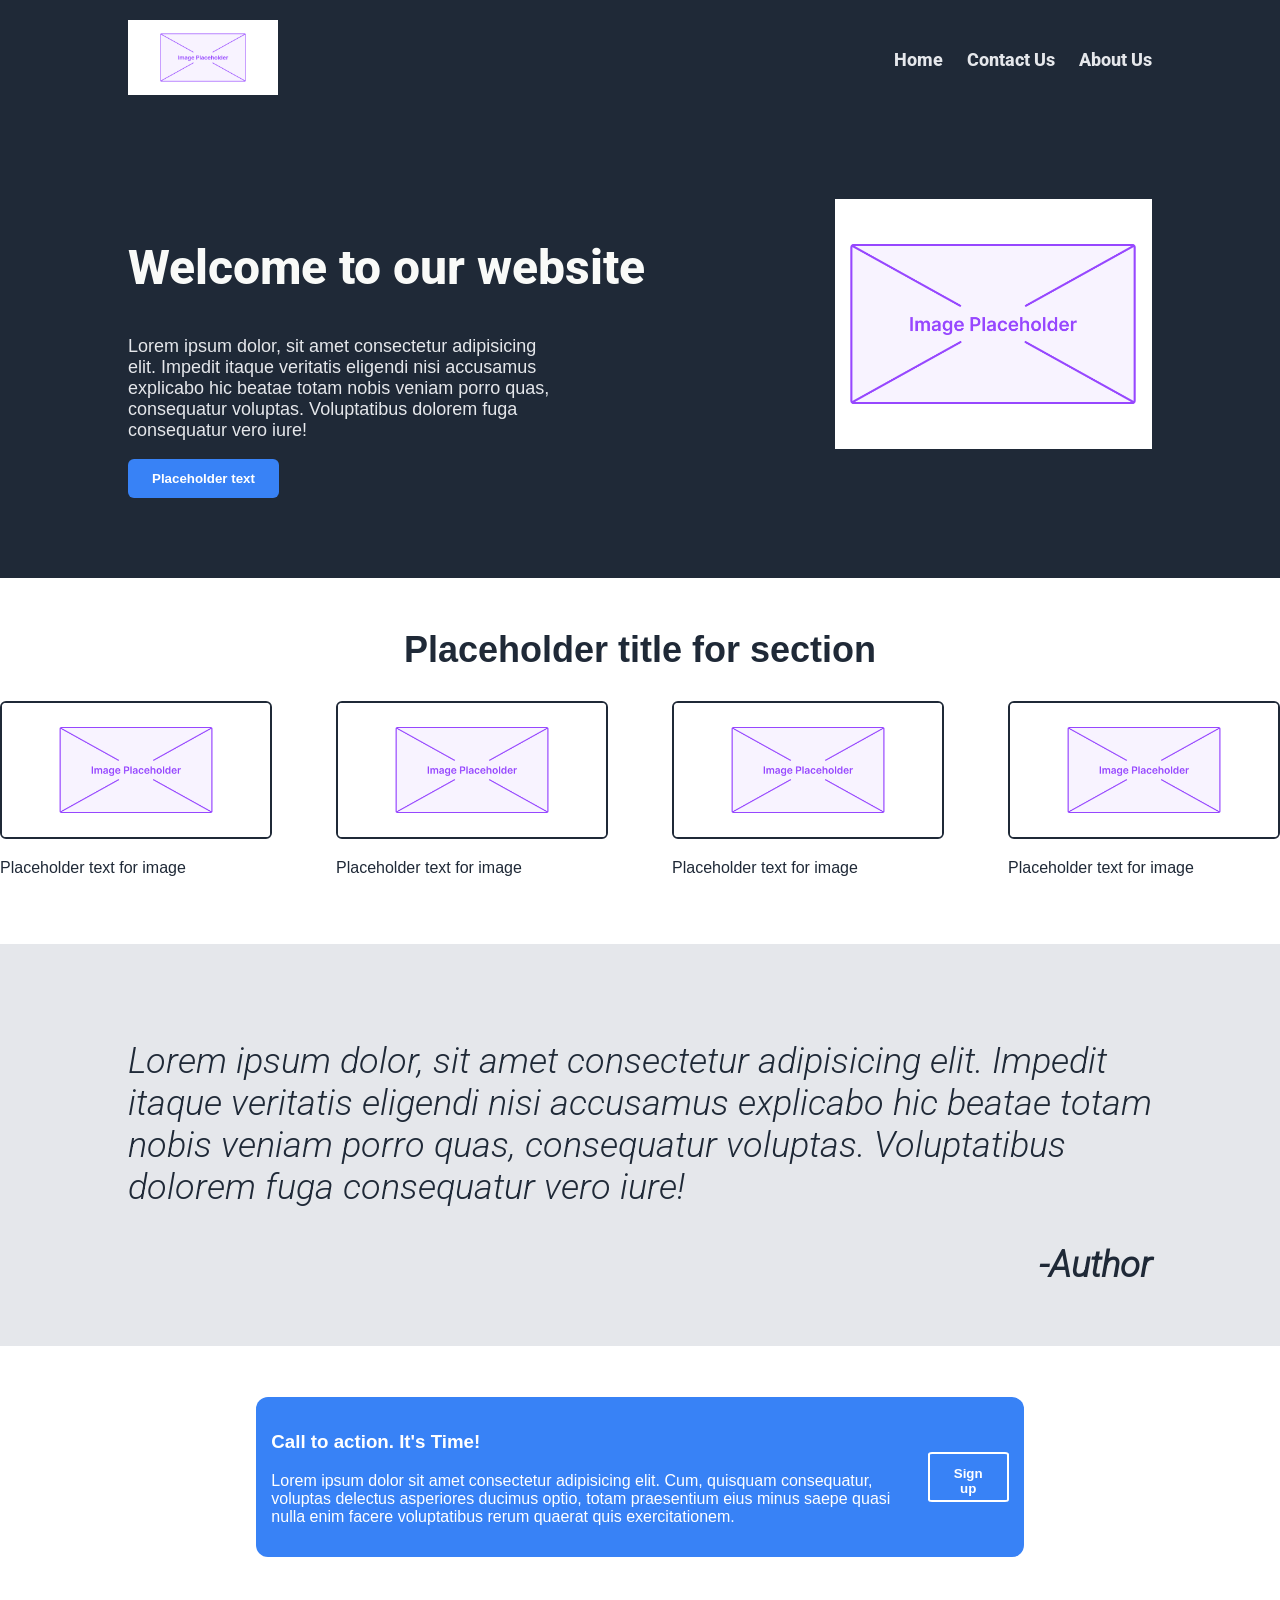
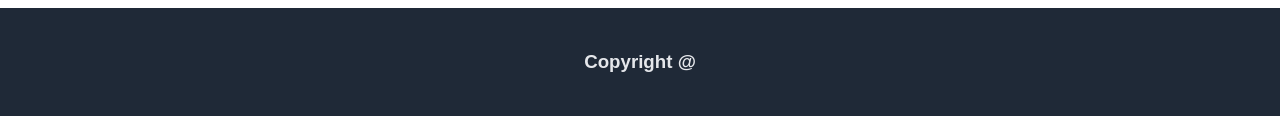
==== index.html @ 0fbf3f68 "font added & font new structure for style.css" ====
<!DOCTYPE html>
<html lang="en">

<head>
    <meta charset="UTF-8">
    <meta name="viewport" content="width=device-width, initial-scale=1.0">
    <link rel="stylesheet" href="Css/style.css">
    <title>Home</title>
</head>

<body>
    <header>
        <a href="index.html">
            <img src="/Images/Landing-Page/placeholder-img.png" alt="company logo">
        </a>
        <nav class="nav-links">
            <a href="index.html">Home</a>
            <a href="contact.html">Contact Us</a>
            <a href="about.html">About Us</a>
        </nav>
    </header>
    <main>
        <section class="hero">
            <div>
                <h1>Welcome to our website</h1>
                <p>Lorem ipsum dolor, sit amet consectetur adipisicing elit.
                    Impedit itaque veritatis eligendi nisi accusamus explicabo hic beatae totam nobis veniam porro quas,
                    consequatur voluptas.
                    Voluptatibus dolorem fuga consequatur vero iure!
                </p>
                <button>Placeholder text</button>
            </div>
            <div class="hero-img">
                <img src="/Images/Landing-Page/placeholder-img.png" alt="This is a placeholder for the image">
            </div>
        </section>
        <section class="information">
            <h2>Placeholder title for section</h2>
            <div class="landing-info">
                <article>
                    <img src="/Images/Landing-Page/placeholder-img.png" alt="company image 1">
                    <p>Placeholder text for image</p>
                </article>
                <article>
                    <img src="/Images/Landing-Page/placeholder-img.png" alt="company image 2">
                    <p>Placeholder text for image</p>
                </article>
                <article>
                    <img src="/Images/Landing-Page/placeholder-img.png" alt="company image 3">
                    <p>Placeholder text for image</p>
                </article>
                <article>
                    <img src="/Images/Landing-Page/placeholder-img.png" alt="company image 4">
                    <p>Placeholder text for image</p>
                </article>
            </div>
        </section>
        <section class="landing-quote">
            <p>
                Lorem ipsum dolor, sit amet consectetur adipisicing elit.
                Impedit itaque veritatis eligendi nisi accusamus explicabo hic beatae totam nobis veniam porro quas,
                consequatur voluptas.
                Voluptatibus dolorem fuga consequatur vero iure!
            </p>
            <h4>-Author</h4>
        </section>
        <section class="landing-action">
            <div>
                <h3>Call to action. It's Time!</h3>
                <p>
                    Lorem ipsum dolor sit amet consectetur adipisicing elit.
                    Cum, quisquam consequatur, voluptas delectus
                    asperiores ducimus optio, totam praesentium eius minus saepe quasi nulla enim facere voluptatibus
                    rerum quaerat quis exercitationem.
                </p>
            </div>
            <button>Sign up</button>
        </section>
    </main>
    <footer>
        <h3>Copyright @</h3>
    </footer>
</body>

</html>
---- Css/style.css ----
/* ========================================
   1. GENERAL
   ======================================== */

/* Fonts */
@font-face {
    font-family: 'Roboto-extrabold';
    src: url('../fonts/Roboto/Roboto-ExtraBold.ttf') format('truetype');
}

@font-face {
    font-family: 'Roboto-lightItalic';
    src: url('../fonts/Roboto/Roboto-LightItalic.ttf') format('truetype');
}

/* Landing page styles */
* {
    box-sizing: border-box;
}

body {
    margin: 0;
    font-family: Arial, sans-serif;
    color: #1F2937;
}

section {
    margin-bottom: 4%;
}


/* ========================================
   2. HEADER
   ======================================== */

header {
    background-color: #1F2937;
    display: flex;
    align-items: center;
    justify-content: space-between;
    padding: 20px 10%;
}

header img {
    width: 150px;
    height: 75px;
}

.logo {
    color: #F9FAF8;
    font-size: 24px;
    font-weight: 700;
}


.nav-links a {
    font-family: 'Roboto-extrabold', Arial, sans-serif;
    font-size: 18px;
}

nav {
    display: flex;
    align-items: center;
    justify-content: flex-end;
}

nav a {
    color: #E5E7EB;
    font-size: 18px;
    max-width: 60%;
    margin-left: 24px;
    text-decoration: none;
}


/* ========================================
   3. MAIN
   ======================================== */

main {
    
}


/* ========================================
   4. HERO
   ======================================== */

.hero {
    background-color: #1F2937;
    display: flex;
    padding: 80px 10%;
}

.hero > div {
    
}

.hero h1 {
    font-family: 'Roboto-extrabold', Arial, sans-serif;
    color: #F9FAF8;
    font-size: 48px;
}

.hero p {
    color: #E5E7EB;
    font-size: 18px;
    max-width: 60%;
}

.hero button {
    
}

.hero-img {
    background-color: #263344;
    width: 80%;
    height: 250px;
    display: flex;
    align-items: center;
    justify-content: center;
    color: #E5E7EB;
}

.hero-img img {
    width: 100%;
    height: 100%;
    object-fit: cover;
}


/* ========================================
   5. INFORMATION
   ======================================== */

.information {
    
}

.information h2 {
    color: #1F2937;
    font-size: 36px;
    font-weight: 800;
    text-align: center;
}

.landing-info {
    display: flex;
    justify-content: center;
    gap: 5%;
}

.landing-info article {
    
}

.landing-info article img {
    width: 100%;
    height: auto;
    object-fit: cover;
    border: 2px solid #1F2937;
    border-radius: 6px;
}

.landing-info article p {
    
}


/* ========================================
   6. QUOTE
   ======================================== */

.landing-quote {
    font-family: 'Roboto-lightItalic', Arial, sans-serif;
    font-size: 36px;
    background-color: #E5E7EB;
    color: #1F2937;
    padding: 60px 10%;
}

.landing-quote p {
    font-size: 36px;
    font-style: italic;
    font-weight: 300;
}

.landing-quote h4 {
    text-align: right;
    margin: 0;
}


/* ========================================
   7. CALL TO ACTION
   ======================================== */

.landing-action {
    border: 0px solid;
    border-radius: 12px;
    background-color: #3882F6;
    display: flex;
    width: 60%;
    margin: 4% auto;
    align-items: center;
}

.landing-action > div {
    display: block;
    margin: 2%;
    color: #fff;
}

.landing-action h3 {
    
}

.landing-action p {
    
}

.landing-action button {
    border: 2px solid white;
    border-radius: 5%;
    max-height: 50px;
    margin: 2%;
}


/* ========================================
   8. BUTTONS
   ======================================== */

button,
.cta {
    background-color: #3882F6;
    color: #fff;
    border: 0;
    border-radius: 6px;
    padding: 12px 24px;
    font-weight: 700;
}


/* ========================================
   9. FOOTER
   ======================================== */

footer {
    background-color: #1F2937;
    display: flex;
    color: #E5E7EB;
    padding: 24px 10%;
    text-align: center;
    justify-content: center;
}

footer h3 {
    
}
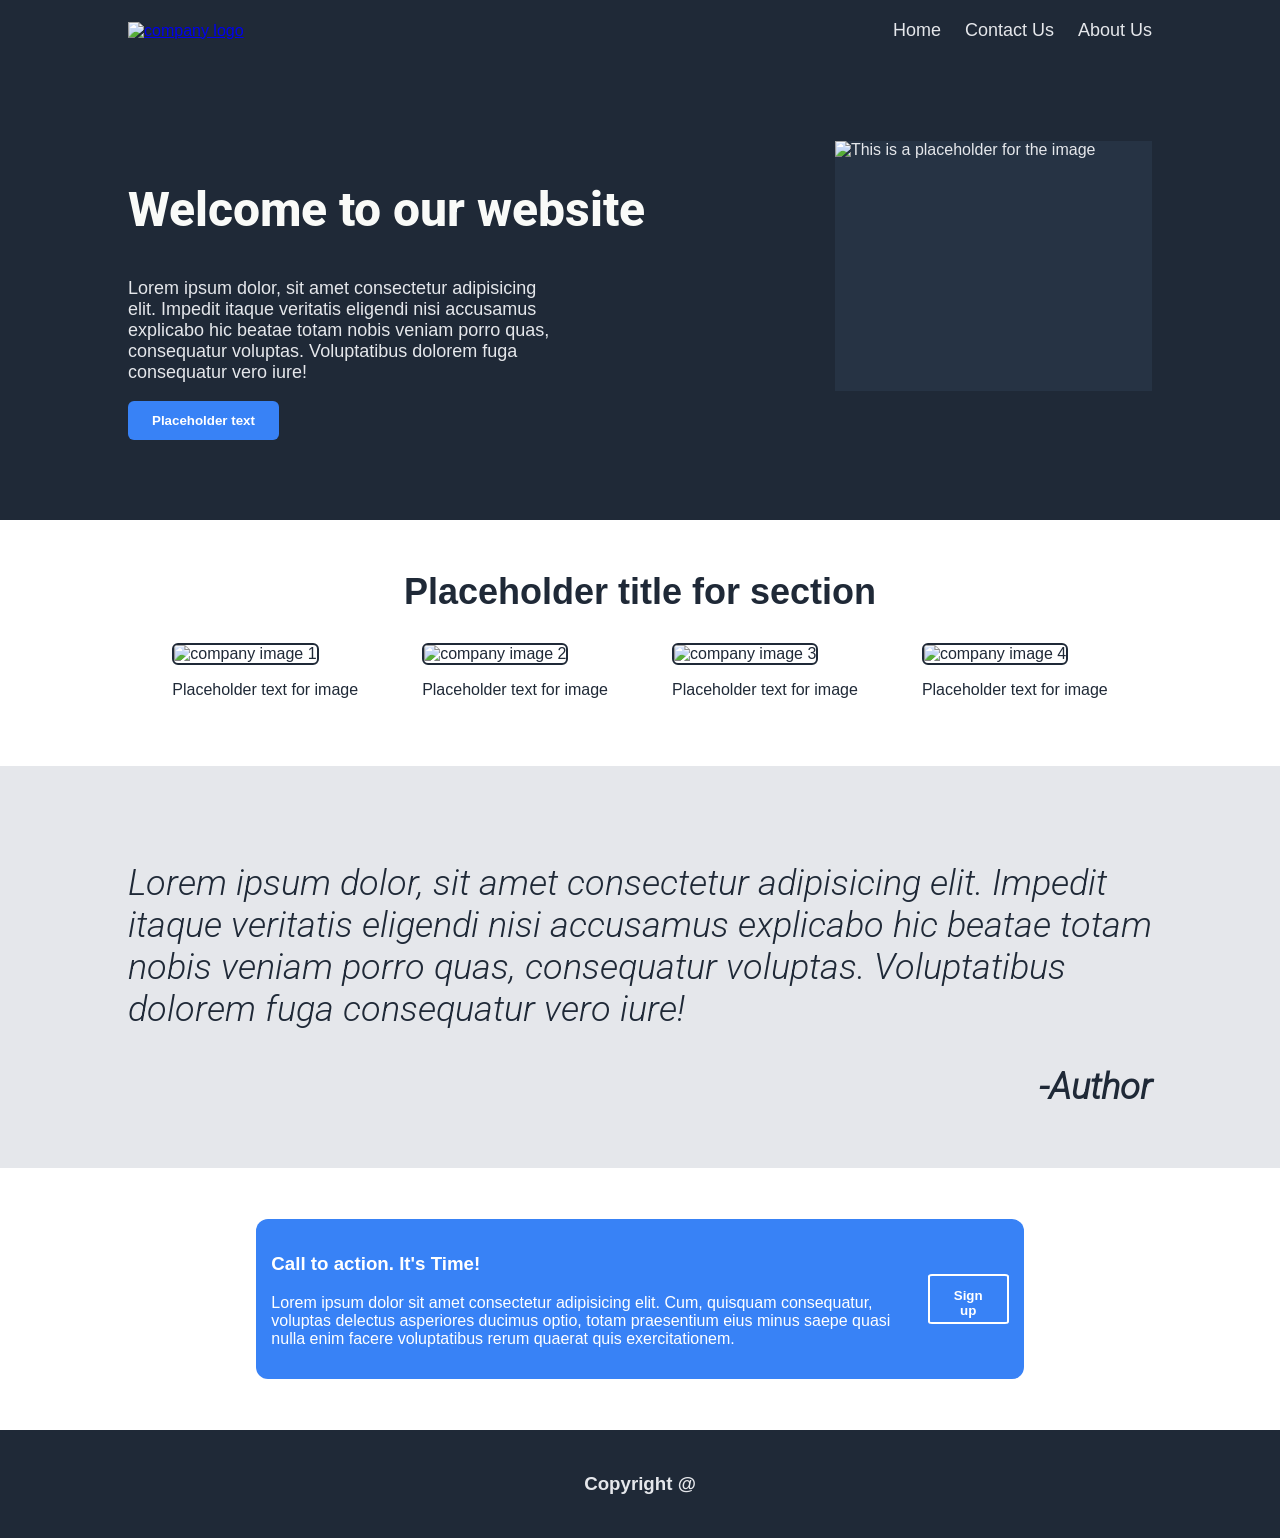
==== commit 3cf4223b: "Created burger menu for website" ====
--- a/index.html
+++ b/index.html
@@ -5,15 +5,22 @@
     <meta charset="UTF-8">
     <meta name="viewport" content="width=device-width, initial-scale=1.0">
     <link rel="stylesheet" href="Css/style.css">
+    <link rel="stylesheet" href="Css/responsive.css">
     <title>Home</title>
 </head>
 
 <body>
     <header>
         <a href="index.html">
-            <img src="/Images/Landing-Page/placeholder-img.png" alt="company logo">
+            <img src="" alt="company logo">
         </a>
-        <nav class="nav-links">
+        <input type="checkbox" id="menu-toggle" class="menu-toggle">
+        <label for="menu-toggle" class="menu-button" aria-label="Open navigation menu">
+            <span></span>
+            <span></span>
+            <span></span>
+        </label>
+        <nav>
             <a href="index.html">Home</a>
             <a href="contact.html">Contact Us</a>
             <a href="about.html">About Us</a>
@@ -31,26 +38,26 @@
                 <button>Placeholder text</button>
             </div>
             <div class="hero-img">
-                <img src="/Images/Landing-Page/placeholder-img.png" alt="This is a placeholder for the image">
+                <img src="" alt="This is a placeholder for the image">
             </div>
         </section>
         <section class="information">
             <h2>Placeholder title for section</h2>
             <div class="landing-info">
                 <article>
-                    <img src="/Images/Landing-Page/placeholder-img.png" alt="company image 1">
+                    <img src="" alt="company image 1">
                     <p>Placeholder text for image</p>
                 </article>
                 <article>
-                    <img src="/Images/Landing-Page/placeholder-img.png" alt="company image 2">
+                    <img src="" alt="company image 2">
                     <p>Placeholder text for image</p>
                 </article>
                 <article>
-                    <img src="/Images/Landing-Page/placeholder-img.png" alt="company image 3">
+                    <img src="" alt="company image 3">
                     <p>Placeholder text for image</p>
                 </article>
                 <article>
-                    <img src="/Images/Landing-Page/placeholder-img.png" alt="company image 4">
+                    <img src="" alt="company image 4">
                     <p>Placeholder text for image</p>
                 </article>
             </div>
--- a/Css/responsive.css
+++ b/Css/responsive.css
@@ -0,0 +1,199 @@
+* {
+    box-sizing: border-box;
+}
+
+.menu-toggle,
+.menu-button {
+    display: none;
+}
+
+@media (max-width: 1200px) {
+
+    header,
+    .hero,
+    footer {
+        padding-left: 6%;
+        padding-right: 6%;
+    }
+
+    .landing-action {
+        width: 80%;
+    }
+}
+
+@media (max-width: 768px) {
+    header {
+        align-items: center;
+        flex-direction: row;
+        flex-wrap: wrap;
+        gap: 16px;
+        padding-top: 16px;
+        padding-bottom: 16px;
+    }
+
+    .menu-button {
+        cursor: pointer;
+        display: flex;
+        flex-direction: column;
+        gap: 5px;
+        margin-left: auto;
+        padding: 6px;
+    }
+
+    .menu-button span {
+        background-color: #E5E7EB;
+        display: block;
+        height: 3px;
+        width: 26px;
+    }
+
+    nav {
+        align-items: flex-start;
+        background-color: #1F2937;
+        display: none;
+        flex-basis: 100%;
+        flex-direction: column;
+        gap: 12px;
+        padding-top: 4px;
+        width: 100%;
+    }
+
+    .menu-toggle:checked~nav {
+        display: flex;
+    }
+
+    nav a {
+        margin-left: 0;
+        font-size: 16px;
+    }
+
+    .hero {
+        align-items: stretch;
+        flex-direction: column;
+        gap: 32px;
+        padding-top: 48px;
+        padding-bottom: 48px;
+    }
+
+    .hero h1 {
+        font-size: 38px;
+        margin-top: 0;
+    }
+
+    .hero p {
+        max-width: none;
+        font-size: 17px;
+    }
+
+    .hero-img {
+        width: 100%;
+        height: 220px;
+    }
+
+    .information h2 {
+        font-size: 30px;
+        padding: 0 6%;
+    }
+
+    .landing-info {
+        flex-wrap: wrap;
+        gap: 24px;
+        padding: 0 6%;
+    }
+
+    .landing-info article {
+        flex: 1 1 40%;
+        min-width: 140px;
+        text-align: center;
+    }
+
+    .landing-quote {
+        padding: 40px 6%;
+    }
+
+    .landing-quote p {
+        font-size: 26px;
+    }
+
+    .landing-action {
+        align-items: flex-start;
+        flex-direction: column;
+        width: auto;
+        margin: 8% 6%;
+        padding: 20px;
+    }
+
+    .landing-action div {
+        margin: 0;
+    }
+
+    .landing-action button {
+        margin: 20px 0 0;
+    }
+
+    main>section:not(.hero):not(.landing-quote):not(.landing-action) {
+        margin-left: 6%;
+        margin-right: 6%;
+    }
+
+    form input,
+    form textarea {
+        max-width: 100%;
+    }
+}
+
+@media (max-width: 420px) {
+
+    header,
+    .hero,
+    footer {
+        padding-left: 5%;
+        padding-right: 5%;
+    }
+
+    .logo {
+        font-size: 21px;
+    }
+
+    .hero {
+        gap: 24px;
+        padding-top: 32px;
+        padding-bottom: 32px;
+    }
+
+    .hero h1 {
+        font-size: 32px;
+    }
+
+    .hero-img {
+        height: 180px;
+    }
+
+    .landing-info {
+        padding: 0 5%;
+        display: flex;
+    }
+
+    .landing-info article {
+        flex-basis: 100%;
+        min-width: 0;
+    }
+
+    .landing-quote {
+        padding: 32px 5%;
+    }
+
+    .landing-quote p {
+        font-size: 22px;
+    }
+
+    .landing-action {
+        margin-left: 5%;
+        margin-right: 5%;
+    }
+
+    main>section:not(.hero):not(.landing-quote):not(.landing-action) {
+        margin-left: 5%;
+        margin-right: 5%;
+    }
+}
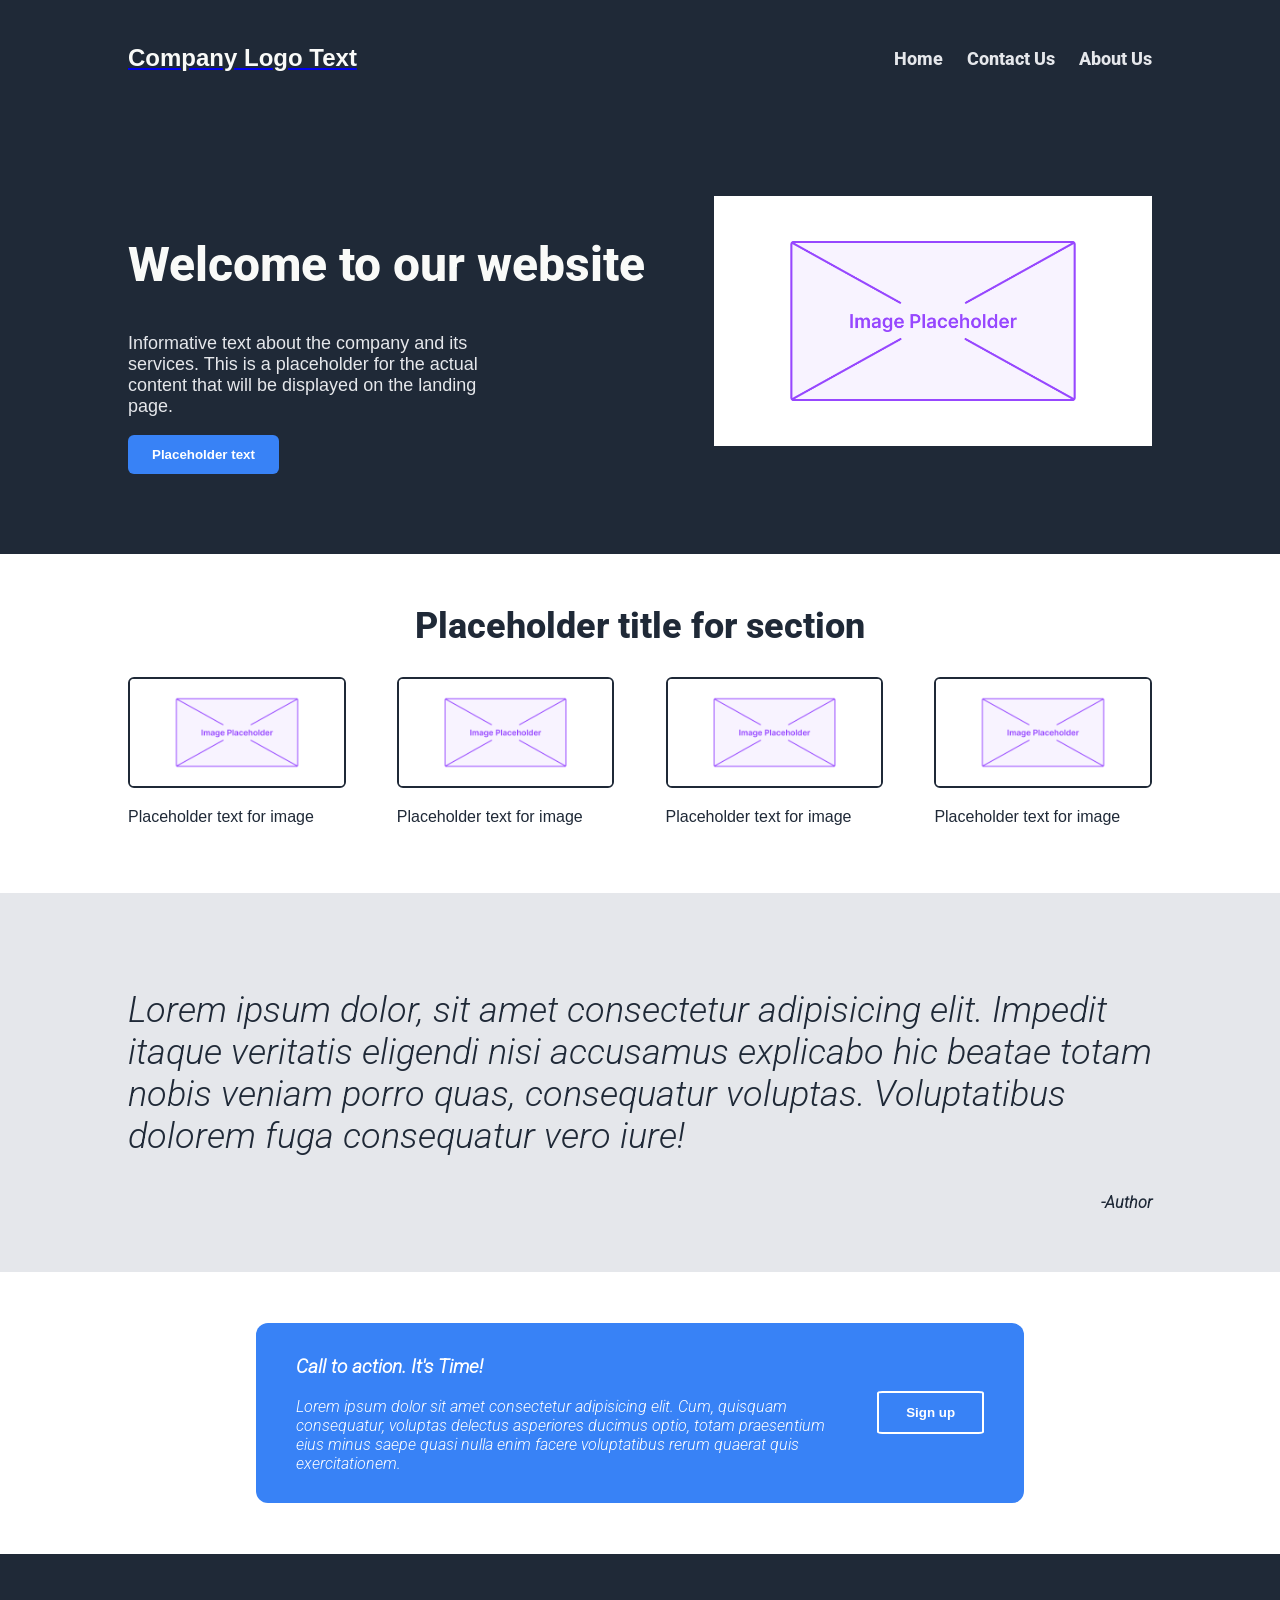
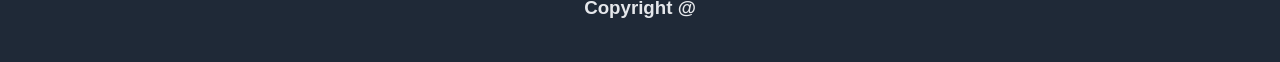
==== commit 91c11a58: "All fonts in index.html" ====
--- a/index.html
+++ b/index.html
@@ -12,7 +12,8 @@
 <body>
     <header>
         <a href="index.html">
-            <img src="" alt="company logo">
+            <!-- <img src="/Images/Landing-Page/placeholder-img.png" alt="company logo"> -->
+             <p>Company Logo Text</p>
         </a>
         <input type="checkbox" id="menu-toggle" class="menu-toggle">
         <label for="menu-toggle" class="menu-button" aria-label="Open navigation menu">
@@ -20,7 +21,7 @@
             <span></span>
             <span></span>
         </label>
-        <nav>
+        <nav class="nav-links">
             <a href="index.html">Home</a>
             <a href="contact.html">Contact Us</a>
             <a href="about.html">About Us</a>
@@ -30,34 +31,31 @@
         <section class="hero">
             <div>
                 <h1>Welcome to our website</h1>
-                <p>Lorem ipsum dolor, sit amet consectetur adipisicing elit.
-                    Impedit itaque veritatis eligendi nisi accusamus explicabo hic beatae totam nobis veniam porro quas,
-                    consequatur voluptas.
-                    Voluptatibus dolorem fuga consequatur vero iure!
+                <p>Informative text about the company and its services. This is a placeholder for the actual content that will be displayed on the landing page.
                 </p>
                 <button>Placeholder text</button>
             </div>
             <div class="hero-img">
-                <img src="" alt="This is a placeholder for the image">
+                <img src="/Images/Landing-Page/placeholder-img.png" alt="This is a placeholder for the image">
             </div>
         </section>
         <section class="information">
             <h2>Placeholder title for section</h2>
             <div class="landing-info">
                 <article>
-                    <img src="" alt="company image 1">
+                    <img src="/Images/Landing-Page/placeholder-img.png" alt="company image 1">
                     <p>Placeholder text for image</p>
                 </article>
                 <article>
-                    <img src="" alt="company image 2">
+                    <img src="/Images/Landing-Page/placeholder-img.png" alt="company image 2">
                     <p>Placeholder text for image</p>
                 </article>
                 <article>
-                    <img src="" alt="company image 3">
+                    <img src="/Images/Landing-Page/placeholder-img.png" alt="company image 3">
                     <p>Placeholder text for image</p>
                 </article>
                 <article>
-                    <img src="" alt="company image 4">
+                    <img src="/Images/Landing-Page/placeholder-img.png" alt="company image 4">
                     <p>Placeholder text for image</p>
                 </article>
             </div>
--- a/Css/style.css
+++ b/Css/style.css
@@ -32,6 +32,12 @@
 /* ========================================
    2. HEADER
    ======================================== */
+header > a > p  {
+    color: #F9FAF8;
+    font-size: 24px;
+    font-weight: 700;
+    text-decoration: none;
+}
 
 header {
     background-color: #1F2937;
@@ -77,9 +83,9 @@
    3. MAIN
    ======================================== */
 
-main {
-    
-}
+/* main {
+    
+} */
 
 
 /* ========================================
@@ -92,9 +98,9 @@
     padding: 80px 10%;
 }
 
-.hero > div {
-    
-}
+/* .hero > div {
+    
+} */
 
 .hero h1 {
     font-family: 'Roboto-extrabold', Arial, sans-serif;
@@ -108,9 +114,10 @@
     max-width: 60%;
 }
 
-.hero button {
-    
-}
+
+/* .hero button {
+    
+} */
 
 .hero-img {
     background-color: #263344;
@@ -133,26 +140,28 @@
    5. INFORMATION
    ======================================== */
 
-.information {
-    
-}
+/* .information {
+    
+} */
 
 .information h2 {
     color: #1F2937;
     font-size: 36px;
     font-weight: 800;
     text-align: center;
+    font-family: 'Roboto-extrabold', Arial, sans-serif;
 }
 
 .landing-info {
     display: flex;
     justify-content: center;
     gap: 5%;
-}
-
-.landing-info article {
-    
-}
+    padding: 0 10%;
+}
+
+/* .landing-info article {
+    
+} */
 
 .landing-info article img {
     width: 100%;
@@ -162,9 +171,9 @@
     border-radius: 6px;
 }
 
-.landing-info article p {
-    
-}
+/* .landing-info article p {
+    
+} */
 
 
 /* ========================================
@@ -173,7 +182,7 @@
 
 .landing-quote {
     font-family: 'Roboto-lightItalic', Arial, sans-serif;
-    font-size: 36px;
+    /* font-size: 36px; */
     background-color: #E5E7EB;
     color: #1F2937;
     padding: 60px 10%;
@@ -205,18 +214,17 @@
     align-items: center;
 }
 
-.landing-action > div {
+.landing-action>div {
     display: block;
     margin: 2%;
     color: #fff;
-}
-
-.landing-action h3 {
-    
-}
-
-.landing-action p {
-    
+    font-family: 'Roboto-lightItalic', Arial, sans-serif;
+}
+
+
+.landing-action {
+    padding: 2%;
+    height: 20dvh;
 }
 
 .landing-action button {
@@ -224,6 +232,7 @@
     border-radius: 5%;
     max-height: 50px;
     margin: 2%;
+    width: 30%;
 }
 
 
@@ -255,6 +264,6 @@
     justify-content: center;
 }
 
-footer h3 {
-    
-}+/* footer h3 {
+    
+} */
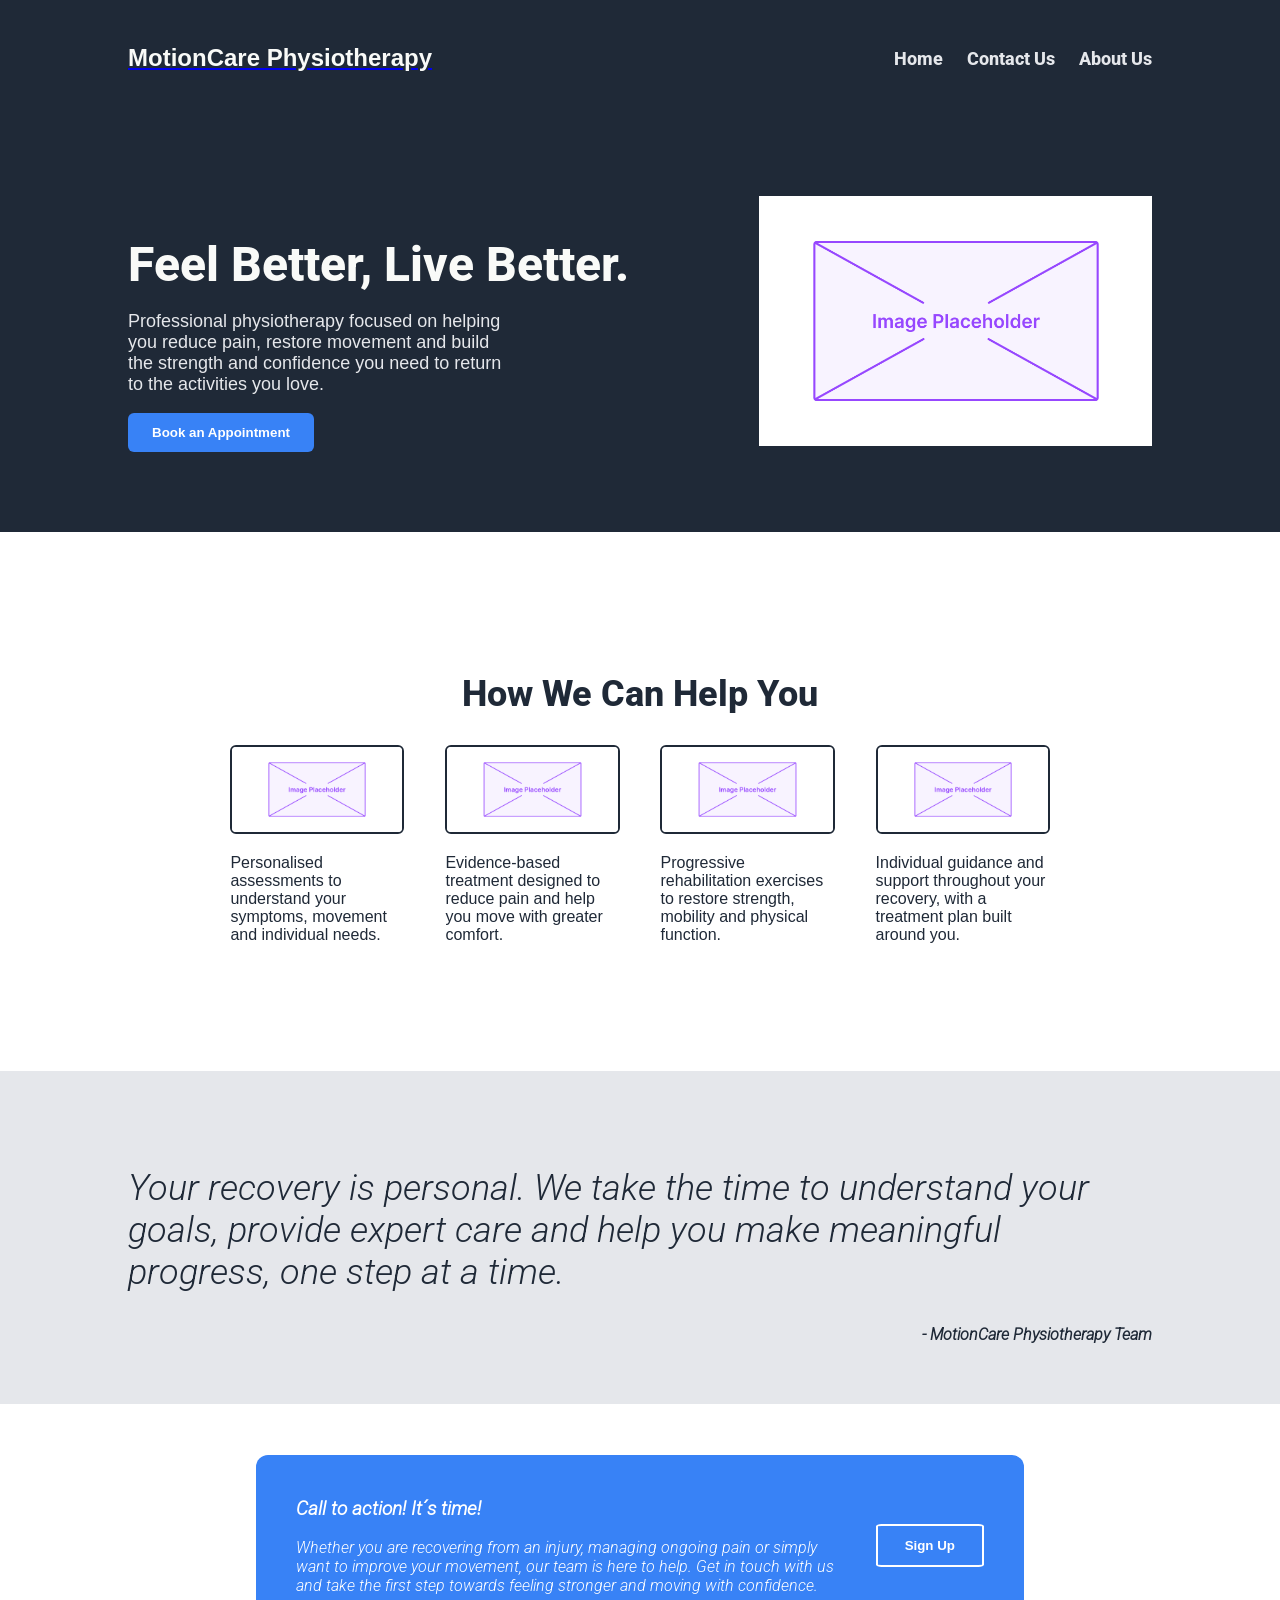
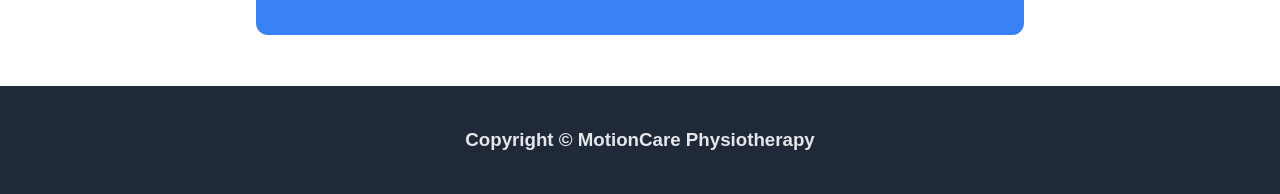
==== commit 280cfef2: "Add content to web" ====
--- a/index.html
+++ b/index.html
@@ -13,7 +13,7 @@
     <header>
         <a href="index.html">
             <!-- <img src="/Images/Landing-Page/placeholder-img.png" alt="company logo"> -->
-             <p>Company Logo Text</p>
+            <p>MotionCare Physiotherapy</p>
         </a>
         <input type="checkbox" id="menu-toggle" class="menu-toggle">
         <label for="menu-toggle" class="menu-button" aria-label="Open navigation menu">
@@ -30,60 +30,53 @@
     <main>
         <section class="hero">
             <div>
-                <h1>Welcome to our website</h1>
-                <p>Informative text about the company and its services. This is a placeholder for the actual content that will be displayed on the landing page.
-                </p>
-                <button>Placeholder text</button>
+                <h1>Feel Better, Live Better.</h1>
+                <p>Professional physiotherapy focused on helping you reduce pain, restore movement and build the strength and confidence you need to return to the activities you love.</p>
+                <button>Book an Appointment</button>
             </div>
             <div class="hero-img">
-                <img src="/Images/Landing-Page/placeholder-img.png" alt="This is a placeholder for the image">
+                <img src="/Images/Landing-Page/placeholder-img.png" alt="Physiotherapist helping a patient with rehabilitation">
             </div>
         </section>
         <section class="information">
-            <h2>Placeholder title for section</h2>
+            <h2>How We Can Help You</h2>
             <div class="landing-info">
                 <article>
-                    <img src="/Images/Landing-Page/placeholder-img.png" alt="company image 1">
-                    <p>Placeholder text for image</p>
+                    <img src="/Images/Landing-Page/placeholder-img.png" alt="Physiotherapy assessment">
+                    <p>Personalised assessments to understand your symptoms, movement and individual needs.</p>
                 </article>
                 <article>
-                    <img src="/Images/Landing-Page/placeholder-img.png" alt="company image 2">
-                    <p>Placeholder text for image</p>
+                    <img src="/Images/Landing-Page/placeholder-img.png" alt="Pain management treatment">
+                    <p>Evidence-based treatment designed to reduce pain and help you move with greater comfort.</p>
                 </article>
                 <article>
-                    <img src="/Images/Landing-Page/placeholder-img.png" alt="company image 3">
-                    <p>Placeholder text for image</p>
+                    <img src="/Images/Landing-Page/placeholder-img.png" alt="Physical rehabilitation exercise">
+                    <p>Progressive rehabilitation exercises to restore strength, mobility and physical function.</p>
                 </article>
                 <article>
-                    <img src="/Images/Landing-Page/placeholder-img.png" alt="company image 4">
-                    <p>Placeholder text for image</p>
+                    <img src="/Images/Landing-Page/placeholder-img.png" alt="Personalised physiotherapy care">
+                    <p>Individual guidance and support throughout your recovery, with a treatment plan built around you.</p>
                 </article>
             </div>
         </section>
         <section class="landing-quote">
             <p>
-                Lorem ipsum dolor, sit amet consectetur adipisicing elit.
-                Impedit itaque veritatis eligendi nisi accusamus explicabo hic beatae totam nobis veniam porro quas,
-                consequatur voluptas.
-                Voluptatibus dolorem fuga consequatur vero iure!
+                Your recovery is personal. We take the time to understand your goals, provide expert care and help you make meaningful progress, one step at a time.
             </p>
-            <h4>-Author</h4>
+            <h4>- MotionCare Physiotherapy Team</h4>
         </section>
         <section class="landing-action">
             <div>
-                <h3>Call to action. It's Time!</h3>
+                <h3>Call to action! It´s time!</h3>
                 <p>
-                    Lorem ipsum dolor sit amet consectetur adipisicing elit.
-                    Cum, quisquam consequatur, voluptas delectus
-                    asperiores ducimus optio, totam praesentium eius minus saepe quasi nulla enim facere voluptatibus
-                    rerum quaerat quis exercitationem.
+                    Whether you are recovering from an injury, managing ongoing pain or simply want to improve your movement, our team is here to help. Get in touch with us and take the first step towards feeling stronger and moving with confidence.
                 </p>
             </div>
-            <button>Sign up</button>
+            <button>Sign Up</button>
         </section>
     </main>
     <footer>
-        <h3>Copyright @</h3>
+        <h3>Copyright © MotionCare Physiotherapy</h3>
     </footer>
 </body>
 
--- a/Css/style.css
+++ b/Css/style.css
@@ -266,4 +266,70 @@
 
 /* footer h3 {
     
-} */+/* ========================================
+   10. CONTACT
+   ======================================== */
+
+main > section {
+    padding: 60px 10%;
+}
+
+main > section h1 {
+    color: #1F2937;
+    font-family: 'Roboto-extrabold', Arial, sans-serif;
+    font-size: 36px;
+    margin-bottom: 12px;
+}
+
+main > section > p {
+    color: #1F2937;
+    font-size: 18px;
+    margin-bottom: 32px;
+    font-family: 'Roboto-lightItalic', Arial, sans-serif;
+}
+
+form {
+    display: flex;
+    flex-direction: column;
+    gap: 24px;
+    max-width: 700px;
+}
+
+form > div {
+    display: flex;
+    flex-direction: column;
+    gap: 8px;
+}
+
+form label {
+    color: #1F2937;
+    font-family: 'Roboto-lightItalic', Arial, sans-serif;
+    font-size: 20px;
+}
+
+form input,
+form textarea {
+    width: 100%;
+    padding: 12px;
+    border: 2px solid #E5E7EB;
+    border-radius: 6px;
+    background-color: #F9FAF8;
+    color: #1F2937;
+    font-family: 'Roboto-lightItalic', Arial, sans-serif;
+    font-size: 16px;
+}
+
+form input:focus,
+form textarea:focus {
+    outline: none;
+    border-color: #3882F6;
+}
+
+form textarea {
+    resize: vertical;
+}
+
+form button {
+    align-self: flex-start;
+    cursor: pointer;
+}
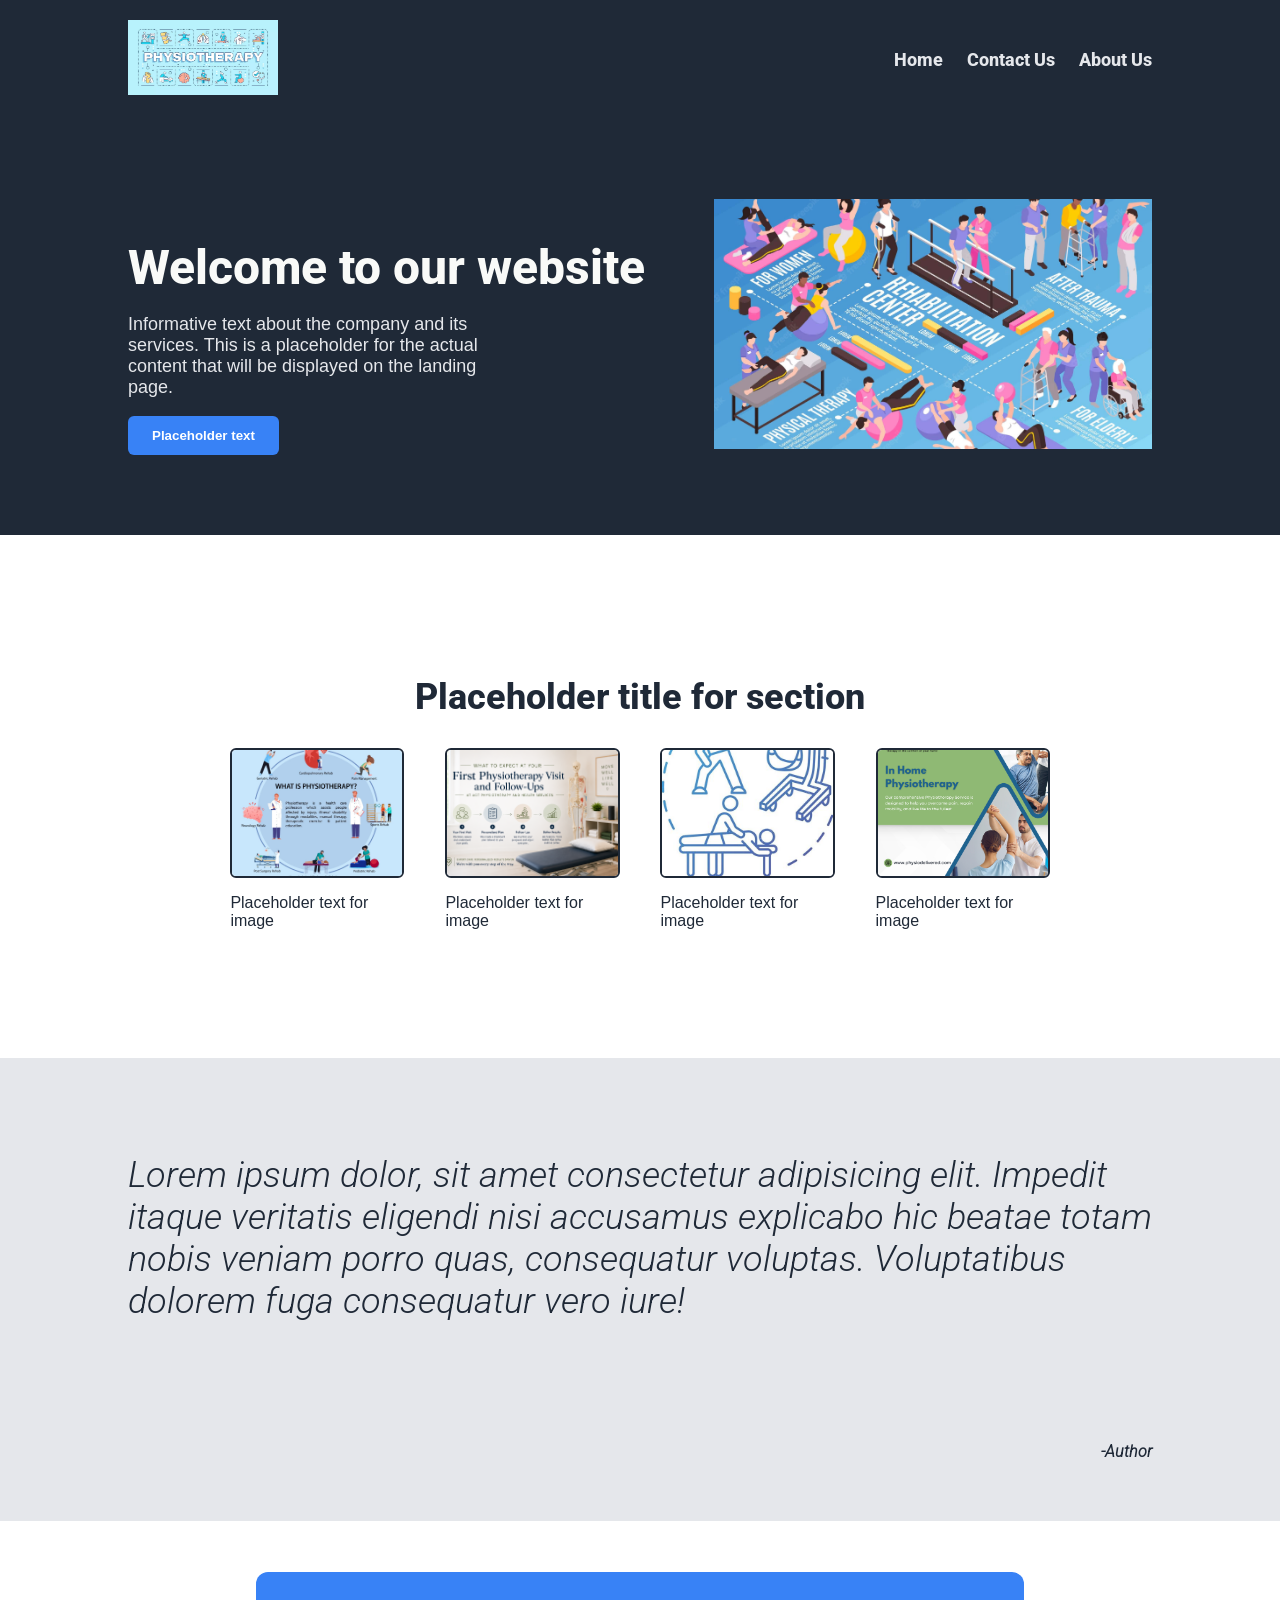
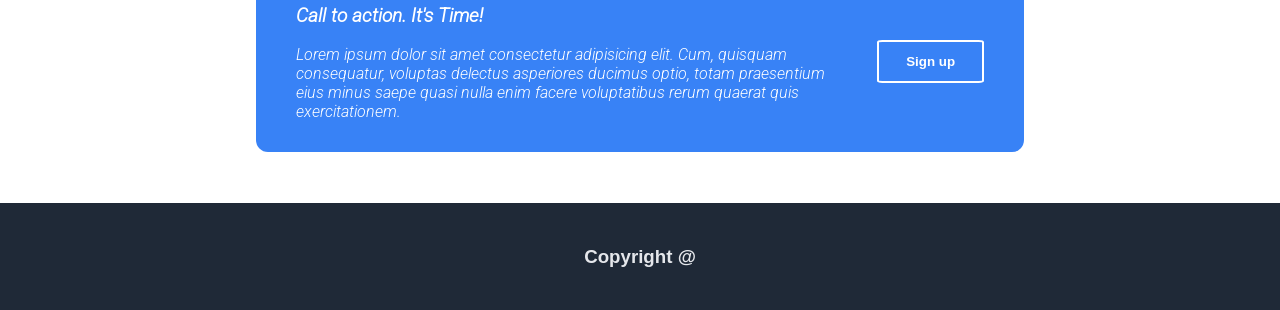
==== commit 0b05ef29: "added responsive image css classes" ====
--- a/index.html
+++ b/index.html
@@ -12,8 +12,7 @@
 <body>
     <header>
         <a href="index.html">
-            <!-- <img src="/Images/Landing-Page/placeholder-img.png" alt="company logo"> -->
-            <p>MotionCare Physiotherapy</p>
+            <img src="Images\Landing-Page\company-logo.webp" alt="company logo">
         </a>
         <input type="checkbox" id="menu-toggle" class="menu-toggle">
         <label for="menu-toggle" class="menu-button" aria-label="Open navigation menu">
@@ -30,53 +29,61 @@
     <main>
         <section class="hero">
             <div>
-                <h1>Feel Better, Live Better.</h1>
-                <p>Professional physiotherapy focused on helping you reduce pain, restore movement and build the strength and confidence you need to return to the activities you love.</p>
-                <button>Book an Appointment</button>
+                <h1>Welcome to our website</h1>
+                <p>Informative text about the company and its services. This is a placeholder for the actual content
+                    that will be displayed on the landing page.
+                </p>
+                <button>Placeholder text</button>
             </div>
             <div class="hero-img">
-                <img src="/Images/Landing-Page/placeholder-img.png" alt="Physiotherapist helping a patient with rehabilitation">
+                <img src="Images\Landing-Page\hero-img.jpg" alt="This is a placeholder for the image">
             </div>
         </section>
         <section class="information">
-            <h2>How We Can Help You</h2>
+            <h2>Placeholder title for section</h2>
             <div class="landing-info">
                 <article>
-                    <img src="/Images/Landing-Page/placeholder-img.png" alt="Physiotherapy assessment">
-                    <p>Personalised assessments to understand your symptoms, movement and individual needs.</p>
+                    <img src="Images\Landing-Page\what-is-physiotherapy.jpeg" alt="company image 1">
+                    <p>Placeholder text for image</p>
                 </article>
                 <article>
-                    <img src="/Images/Landing-Page/placeholder-img.png" alt="Pain management treatment">
-                    <p>Evidence-based treatment designed to reduce pain and help you move with greater comfort.</p>
+                    <img src="Images\Landing-Page\first-steps.png" alt="company image 2">
+                    <p>Placeholder text for image</p>
                 </article>
                 <article>
-                    <img src="/Images/Landing-Page/placeholder-img.png" alt="Physical rehabilitation exercise">
-                    <p>Progressive rehabilitation exercises to restore strength, mobility and physical function.</p>
+                    <img src="Images\Landing-Page\types-of-physiotherapy.jpg" alt="company image 3">
+                    <p>Placeholder text for image</p>
                 </article>
                 <article>
-                    <img src="/Images/Landing-Page/placeholder-img.png" alt="Personalised physiotherapy care">
-                    <p>Individual guidance and support throughout your recovery, with a treatment plan built around you.</p>
+                    <img src="Images\Landing-Page\in-home-physiotherapy.png" alt="company image 4">
+                    <p>Placeholder text for image</p>
                 </article>
             </div>
         </section>
         <section class="landing-quote">
             <p>
-                Your recovery is personal. We take the time to understand your goals, provide expert care and help you make meaningful progress, one step at a time.
+                Lorem ipsum dolor, sit amet consectetur adipisicing elit.
+                Impedit itaque veritatis eligendi nisi accusamus explicabo hic beatae totam nobis veniam porro quas,
+                consequatur voluptas.
+                Voluptatibus dolorem fuga consequatur vero iure!
             </p>
-            <h4>- MotionCare Physiotherapy Team</h4>
+            <h4>-Author</h4>
         </section>
         <section class="landing-action">
             <div>
-                <h3>Call to action! It´s time!</h3>
+                <h3>Call to action. It's Time!</h3>
                 <p>
-                    Whether you are recovering from an injury, managing ongoing pain or simply want to improve your movement, our team is here to help. Get in touch with us and take the first step towards feeling stronger and moving with confidence.
+                    Lorem ipsum dolor sit amet consectetur adipisicing elit.
+                    Cum, quisquam consequatur, voluptas delectus
+                    asperiores ducimus optio, totam praesentium eius minus saepe quasi nulla enim facere voluptatibus
+                    rerum quaerat quis exercitationem.
                 </p>
             </div>
-            <button>Sign Up</button>
+            <button>Sign up</button>
         </section>
     </main>
     <footer>
-        <h3>Copyright © MotionCare Physiotherapy</h3>
+        <h3>Copyright @</h3>
     </footer>
 </body>
 
--- a/Css/style.css
+++ b/Css/style.css
@@ -2,7 +2,6 @@
    1. GENERAL
    ======================================== */
 
-/* Fonts */
 @font-face {
     font-family: 'Roboto-extrabold';
     src: url('../fonts/Roboto/Roboto-ExtraBold.ttf') format('truetype');
@@ -28,11 +27,10 @@
     margin-bottom: 4%;
 }
 
-
 /* ========================================
    2. HEADER
    ======================================== */
-header > a > p  {
+header>a>p {
     color: #F9FAF8;
     font-size: 24px;
     font-weight: 700;
@@ -78,15 +76,9 @@
     text-decoration: none;
 }
 
-
 /* ========================================
    3. MAIN
    ======================================== */
-
-/* main {
-    
-} */
-
 
 /* ========================================
    4. HERO
@@ -97,10 +89,6 @@
     display: flex;
     padding: 80px 10%;
 }
-
-/* .hero > div {
-    
-} */
 
 .hero h1 {
     font-family: 'Roboto-extrabold', Arial, sans-serif;
@@ -114,11 +102,6 @@
     max-width: 60%;
 }
 
-
-/* .hero button {
-    
-} */
-
 .hero-img {
     background-color: #263344;
     width: 80%;
@@ -135,14 +118,9 @@
     object-fit: cover;
 }
 
-
 /* ========================================
    5. INFORMATION
    ======================================== */
-
-/* .information {
-    
-} */
 
 .information h2 {
     color: #1F2937;
@@ -159,23 +137,15 @@
     padding: 0 10%;
 }
 
-/* .landing-info article {
-    
-} */
-
 .landing-info article img {
+    display: block;
     width: 100%;
-    height: auto;
+    aspect-ratio: 4 / 3;
     object-fit: cover;
     border: 2px solid #1F2937;
     border-radius: 6px;
 }
 
-/* .landing-info article p {
-    
-} */
-
-
 /* ========================================
    6. QUOTE
    ======================================== */
@@ -188,17 +158,21 @@
     padding: 60px 10%;
 }
 
+.landing-info article {
+    flex: 2 2 0;
+    min-width: 0;
+}
+
 .landing-quote p {
     font-size: 36px;
-    font-style: italic;
-    font-weight: 300;
+    height: clamp(180px, 20vw, 260px);
+    display: block;
 }
 
 .landing-quote h4 {
     text-align: right;
     margin: 0;
 }
-
 
 /* ========================================
    7. CALL TO ACTION
@@ -234,7 +208,6 @@
     margin: 2%;
     width: 30%;
 }
-
 
 /* ========================================
    8. BUTTONS
@@ -250,7 +223,6 @@
     font-weight: 700;
 }
 
-
 /* ========================================
    9. FOOTER
    ======================================== */
@@ -263,25 +235,23 @@
     text-align: center;
     justify-content: center;
 }
-
-/* footer h3 {
-    
+  
 /* ========================================
    10. CONTACT
    ======================================== */
 
-main > section {
+main>section {
     padding: 60px 10%;
 }
 
-main > section h1 {
+main>section h1 {
     color: #1F2937;
     font-family: 'Roboto-extrabold', Arial, sans-serif;
     font-size: 36px;
     margin-bottom: 12px;
 }
 
-main > section > p {
+main>section>p {
     color: #1F2937;
     font-size: 18px;
     margin-bottom: 32px;
@@ -295,7 +265,7 @@
     max-width: 700px;
 }
 
-form > div {
+form>div {
     display: flex;
     flex-direction: column;
     gap: 8px;
@@ -332,4 +302,4 @@
 form button {
     align-self: flex-start;
     cursor: pointer;
-}
+}
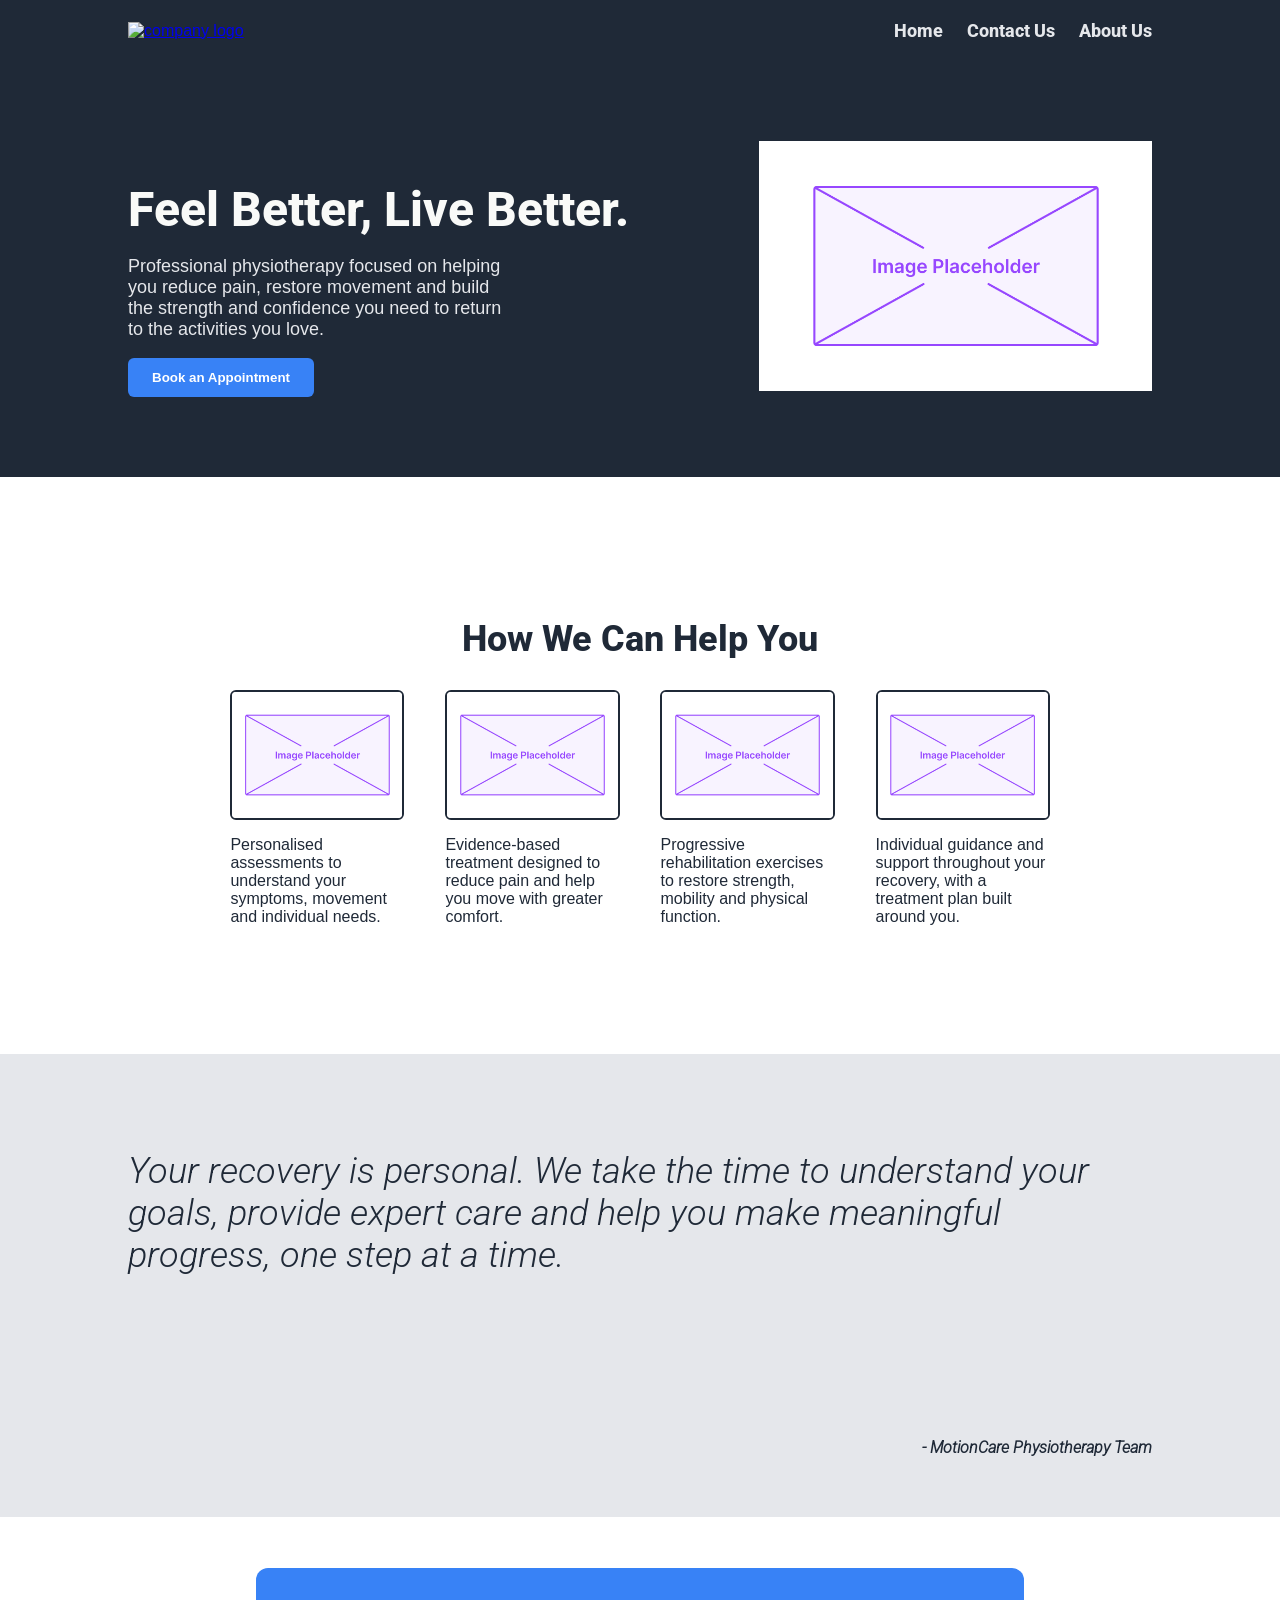
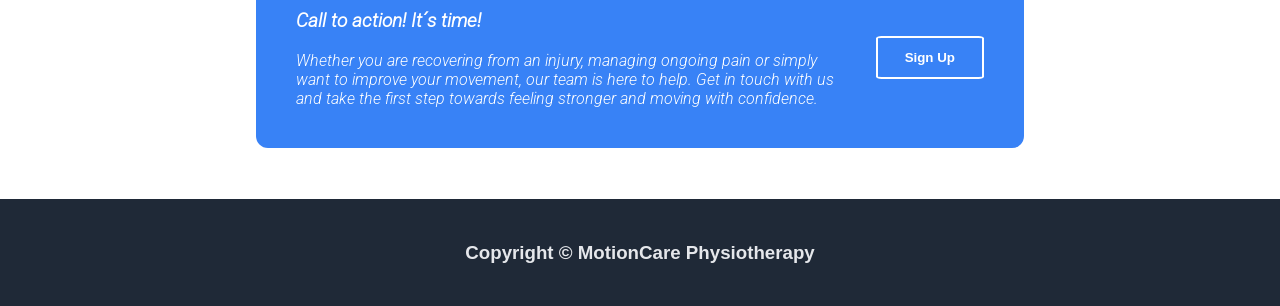
==== commit 4a80e20c: "Merge branch 'PS-web-content'" ====
--- a/index.html
+++ b/index.html
@@ -29,61 +29,53 @@
     <main>
         <section class="hero">
             <div>
-                <h1>Welcome to our website</h1>
-                <p>Informative text about the company and its services. This is a placeholder for the actual content
-                    that will be displayed on the landing page.
-                </p>
-                <button>Placeholder text</button>
+                <h1>Feel Better, Live Better.</h1>
+                <p>Professional physiotherapy focused on helping you reduce pain, restore movement and build the strength and confidence you need to return to the activities you love.</p>
+                <button>Book an Appointment</button>
             </div>
             <div class="hero-img">
-                <img src="Images\Landing-Page\hero-img.jpg" alt="This is a placeholder for the image">
+                <img src="/Images/Landing-Page/placeholder-img.png" alt="Physiotherapist helping a patient with rehabilitation">
             </div>
         </section>
         <section class="information">
-            <h2>Placeholder title for section</h2>
+            <h2>How We Can Help You</h2>
             <div class="landing-info">
                 <article>
-                    <img src="Images\Landing-Page\what-is-physiotherapy.jpeg" alt="company image 1">
-                    <p>Placeholder text for image</p>
+                    <img src="/Images/Landing-Page/placeholder-img.png" alt="Physiotherapy assessment">
+                    <p>Personalised assessments to understand your symptoms, movement and individual needs.</p>
                 </article>
                 <article>
-                    <img src="Images\Landing-Page\first-steps.png" alt="company image 2">
-                    <p>Placeholder text for image</p>
+                    <img src="/Images/Landing-Page/placeholder-img.png" alt="Pain management treatment">
+                    <p>Evidence-based treatment designed to reduce pain and help you move with greater comfort.</p>
                 </article>
                 <article>
-                    <img src="Images\Landing-Page\types-of-physiotherapy.jpg" alt="company image 3">
-                    <p>Placeholder text for image</p>
+                    <img src="/Images/Landing-Page/placeholder-img.png" alt="Physical rehabilitation exercise">
+                    <p>Progressive rehabilitation exercises to restore strength, mobility and physical function.</p>
                 </article>
                 <article>
-                    <img src="Images\Landing-Page\in-home-physiotherapy.png" alt="company image 4">
-                    <p>Placeholder text for image</p>
+                    <img src="/Images/Landing-Page/placeholder-img.png" alt="Personalised physiotherapy care">
+                    <p>Individual guidance and support throughout your recovery, with a treatment plan built around you.</p>
                 </article>
             </div>
         </section>
         <section class="landing-quote">
             <p>
-                Lorem ipsum dolor, sit amet consectetur adipisicing elit.
-                Impedit itaque veritatis eligendi nisi accusamus explicabo hic beatae totam nobis veniam porro quas,
-                consequatur voluptas.
-                Voluptatibus dolorem fuga consequatur vero iure!
+                Your recovery is personal. We take the time to understand your goals, provide expert care and help you make meaningful progress, one step at a time.
             </p>
-            <h4>-Author</h4>
+            <h4>- MotionCare Physiotherapy Team</h4>
         </section>
         <section class="landing-action">
             <div>
-                <h3>Call to action. It's Time!</h3>
+                <h3>Call to action! It´s time!</h3>
                 <p>
-                    Lorem ipsum dolor sit amet consectetur adipisicing elit.
-                    Cum, quisquam consequatur, voluptas delectus
-                    asperiores ducimus optio, totam praesentium eius minus saepe quasi nulla enim facere voluptatibus
-                    rerum quaerat quis exercitationem.
+                    Whether you are recovering from an injury, managing ongoing pain or simply want to improve your movement, our team is here to help. Get in touch with us and take the first step towards feeling stronger and moving with confidence.
                 </p>
             </div>
-            <button>Sign up</button>
+            <button>Sign Up</button>
         </section>
     </main>
     <footer>
-        <h3>Copyright @</h3>
+        <h3>Copyright © MotionCare Physiotherapy</h3>
     </footer>
 </body>
 
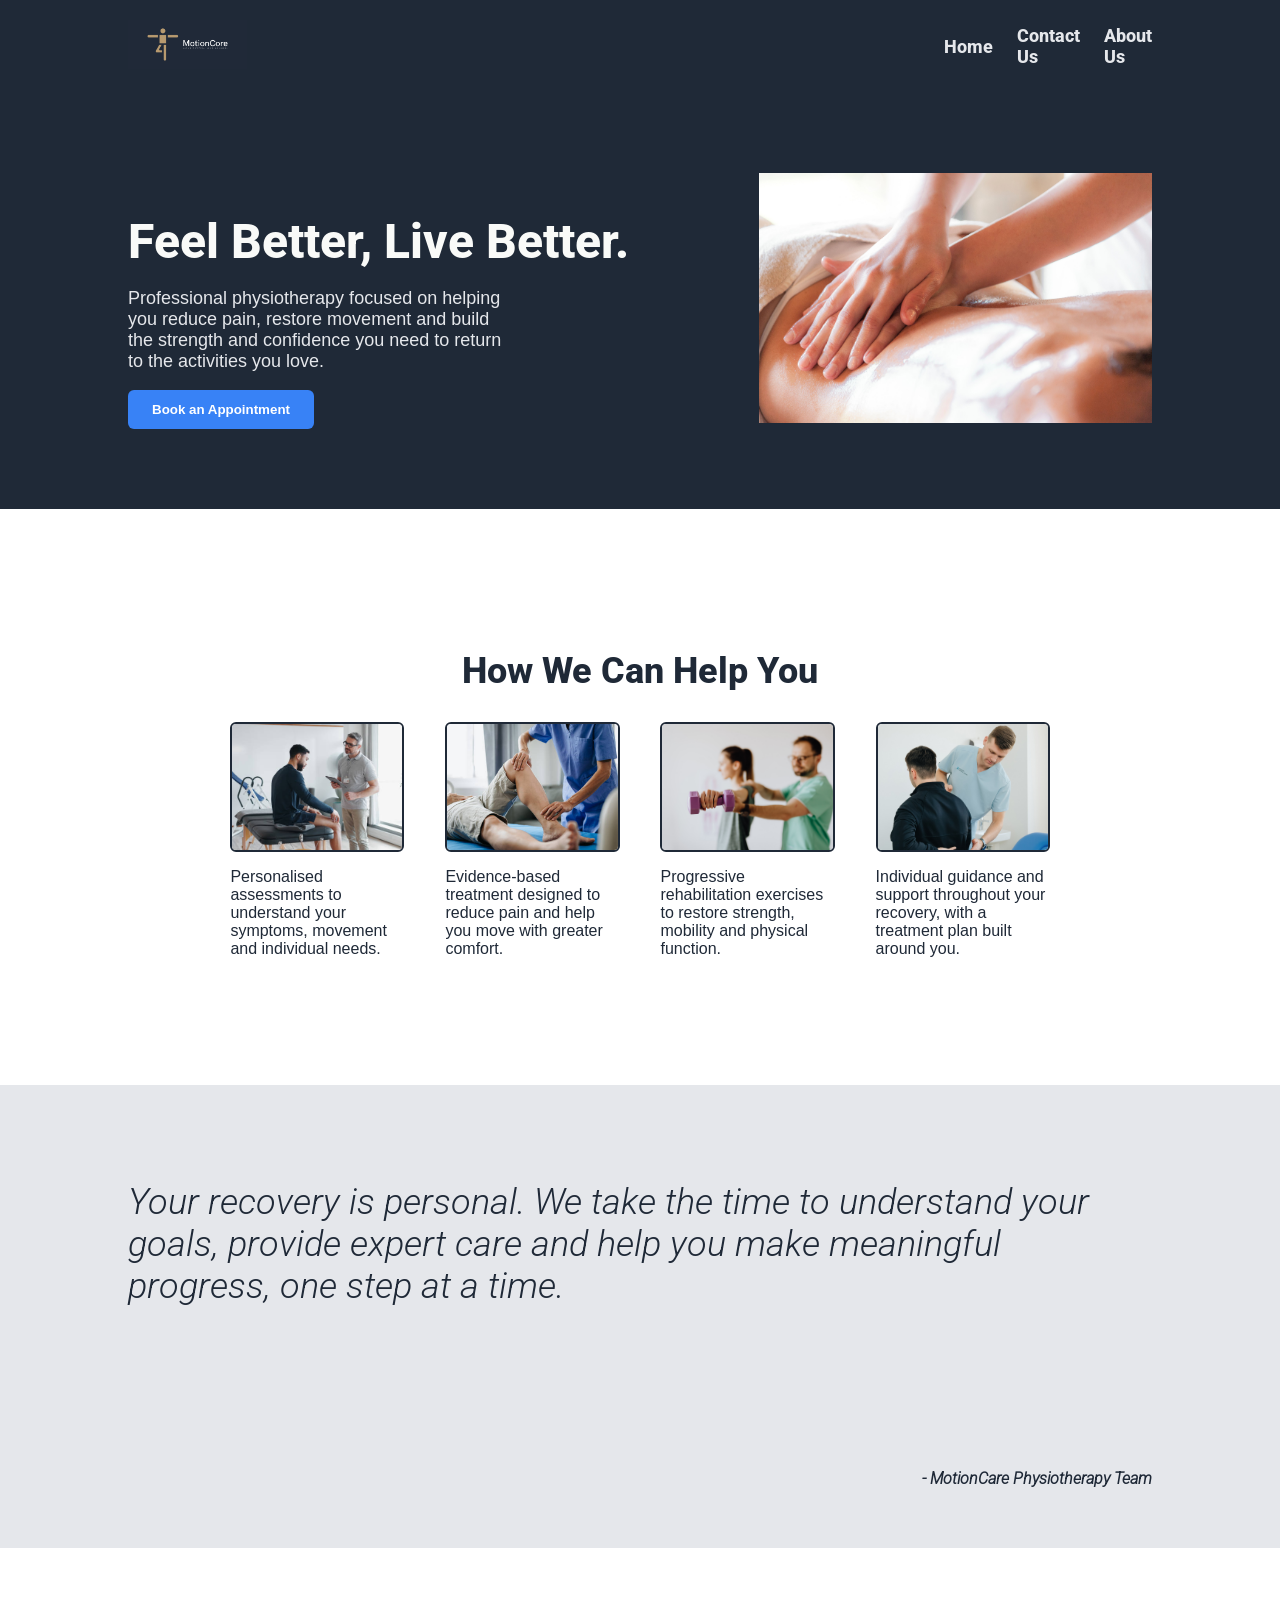
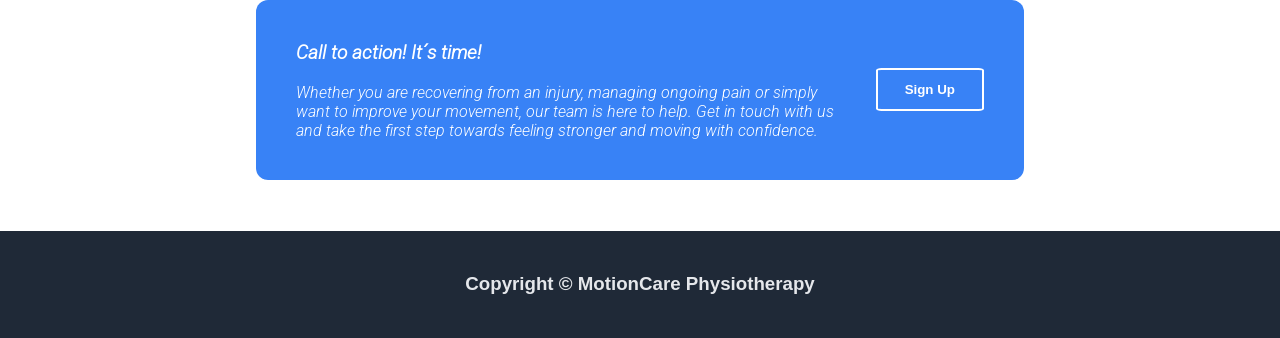
==== commit cd5fca3a: "fixed a couple of bugs with the responsiveness" ====
--- a/index.html
+++ b/index.html
@@ -12,7 +12,7 @@
 <body>
     <header>
         <a href="index.html">
-            <img src="Images\Landing-Page\company-logo.webp" alt="company logo">
+            <img src="Images\Landing-Page\company-logo.png" alt="company logo">
         </a>
         <input type="checkbox" id="menu-toggle" class="menu-toggle">
         <label for="menu-toggle" class="menu-button" aria-label="Open navigation menu">
@@ -34,26 +34,26 @@
                 <button>Book an Appointment</button>
             </div>
             <div class="hero-img">
-                <img src="/Images/Landing-Page/placeholder-img.png" alt="Physiotherapist helping a patient with rehabilitation">
+                <img src="Images\Landing-Page\Hero.jpg" alt="Physiotherapist helping a patient with rehabilitation">
             </div>
         </section>
         <section class="information">
             <h2>How We Can Help You</h2>
             <div class="landing-info">
                 <article>
-                    <img src="/Images/Landing-Page/placeholder-img.png" alt="Physiotherapy assessment">
+                    <img src="Images\Landing-Page\1.jpg" alt="Physiotherapy assessment">
                     <p>Personalised assessments to understand your symptoms, movement and individual needs.</p>
                 </article>
                 <article>
-                    <img src="/Images/Landing-Page/placeholder-img.png" alt="Pain management treatment">
+                    <img src="Images\Landing-Page\2.jpg" alt="Pain management treatment">
                     <p>Evidence-based treatment designed to reduce pain and help you move with greater comfort.</p>
                 </article>
                 <article>
-                    <img src="/Images/Landing-Page/placeholder-img.png" alt="Physical rehabilitation exercise">
+                    <img src="Images\Landing-Page\3.jpg" alt="Physical rehabilitation exercise">
                     <p>Progressive rehabilitation exercises to restore strength, mobility and physical function.</p>
                 </article>
                 <article>
-                    <img src="/Images/Landing-Page/placeholder-img.png" alt="Personalised physiotherapy care">
+                    <img src="Images\Landing-Page\4.jpg" alt="Personalised physiotherapy care">
                     <p>Individual guidance and support throughout your recovery, with a treatment plan built around you.</p>
                 </article>
             </div>
--- a/Css/style.css
+++ b/Css/style.css
@@ -46,8 +46,8 @@
 }
 
 header img {
-    width: 150px;
-    height: 75px;
+    width: 15%;
+    height: 15%;
 }
 
 .logo {
--- a/Css/responsive.css
+++ b/Css/responsive.css
@@ -24,17 +24,29 @@
 @media (max-width: 768px) {
     header {
         align-items: center;
-        flex-direction: row;
+        display: flex;
         flex-wrap: wrap;
         gap: 16px;
         padding-top: 16px;
         padding-bottom: 16px;
     }
 
+    header > a {
+        flex: 1 1 auto;
+        min-width: 0;
+    }
+
+    header img {
+        width: 150px;
+        height: auto;
+        max-width: 100%;
+    }
+
     .menu-button {
         cursor: pointer;
         display: flex;
         flex-direction: column;
+        flex: 0 0 auto;
         gap: 5px;
         margin-left: auto;
         padding: 6px;
@@ -51,8 +63,8 @@
         align-items: flex-start;
         background-color: #1F2937;
         display: none;
+        flex-direction: column;
         flex-basis: 100%;
-        flex-direction: column;
         gap: 12px;
         padding-top: 4px;
         width: 100%;
@@ -118,6 +130,7 @@
     .landing-action {
         align-items: flex-start;
         flex-direction: column;
+        height: auto;
         width: auto;
         margin: 8% 6%;
         padding: 20px;
@@ -129,6 +142,7 @@
 
     .landing-action button {
         margin: 20px 0 0;
+        width: auto;
     }
 
     main>section:not(.hero):not(.landing-quote):not(.landing-action) {
